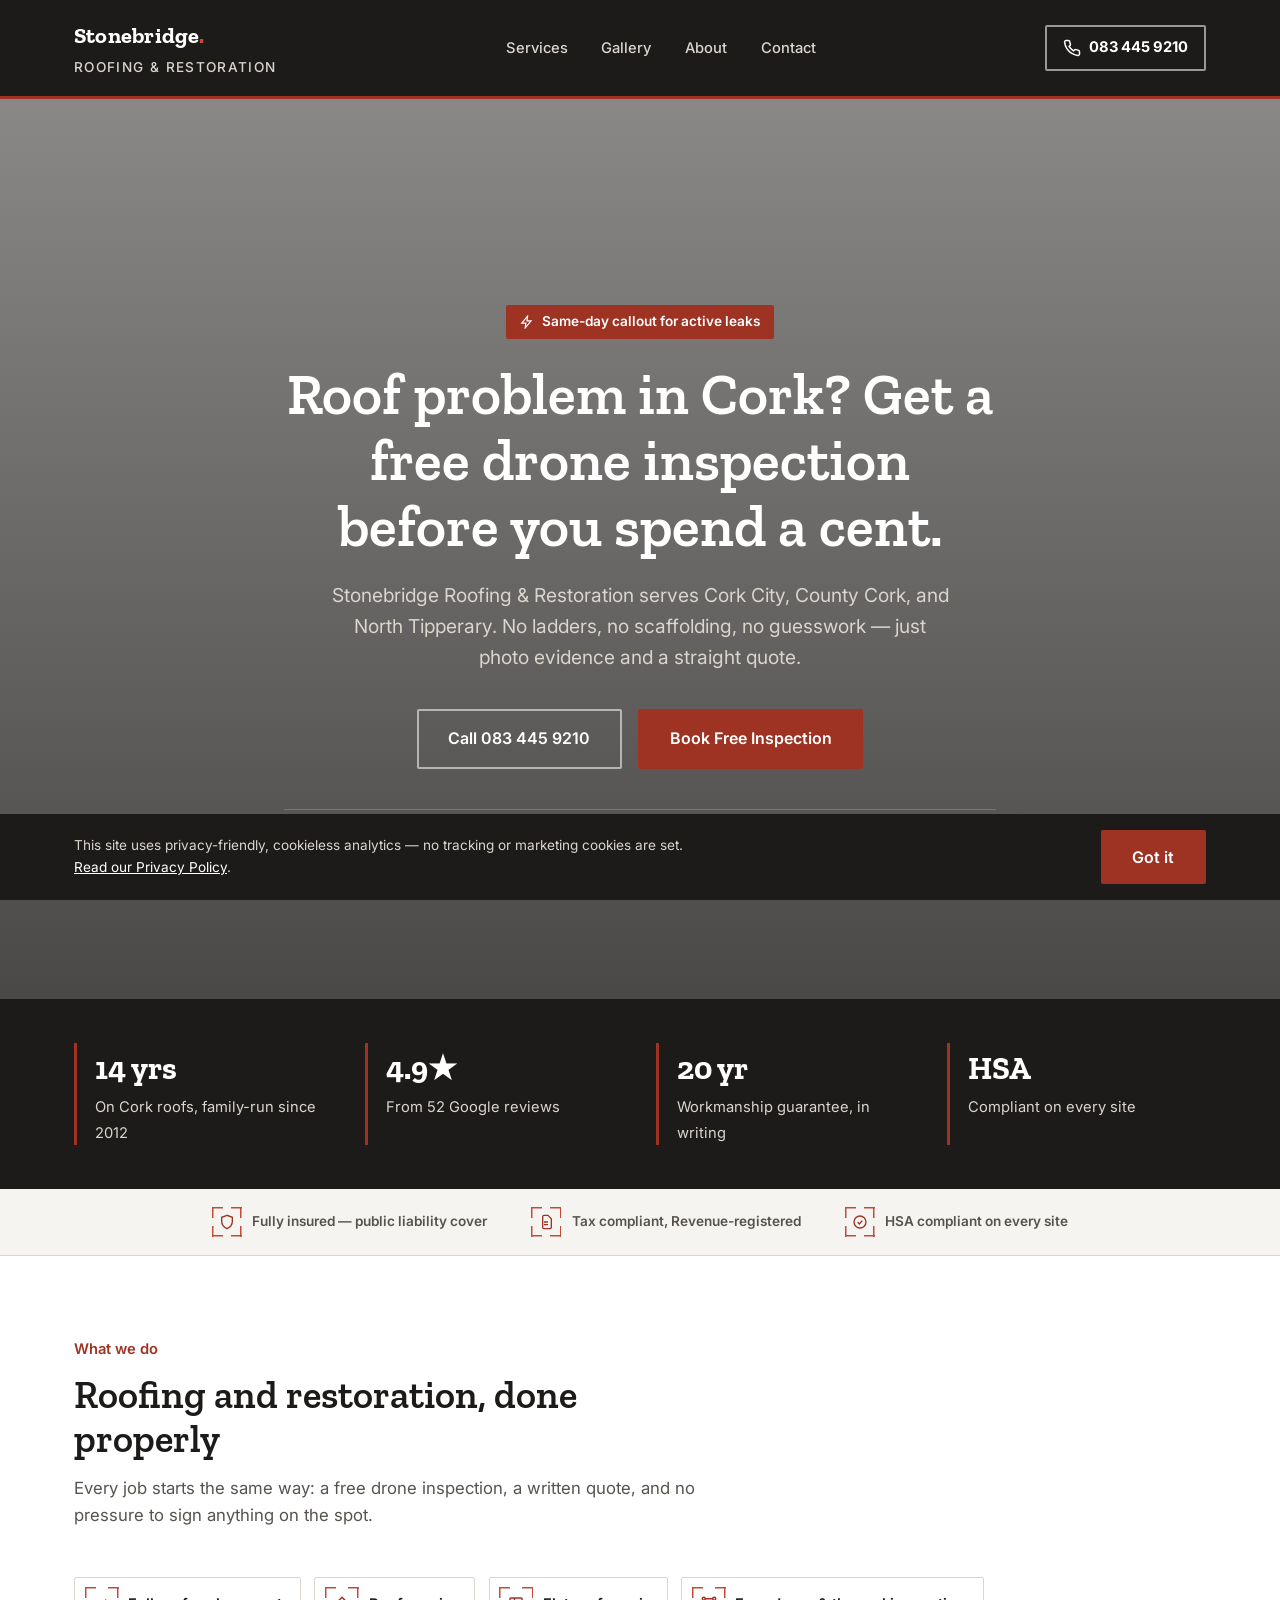
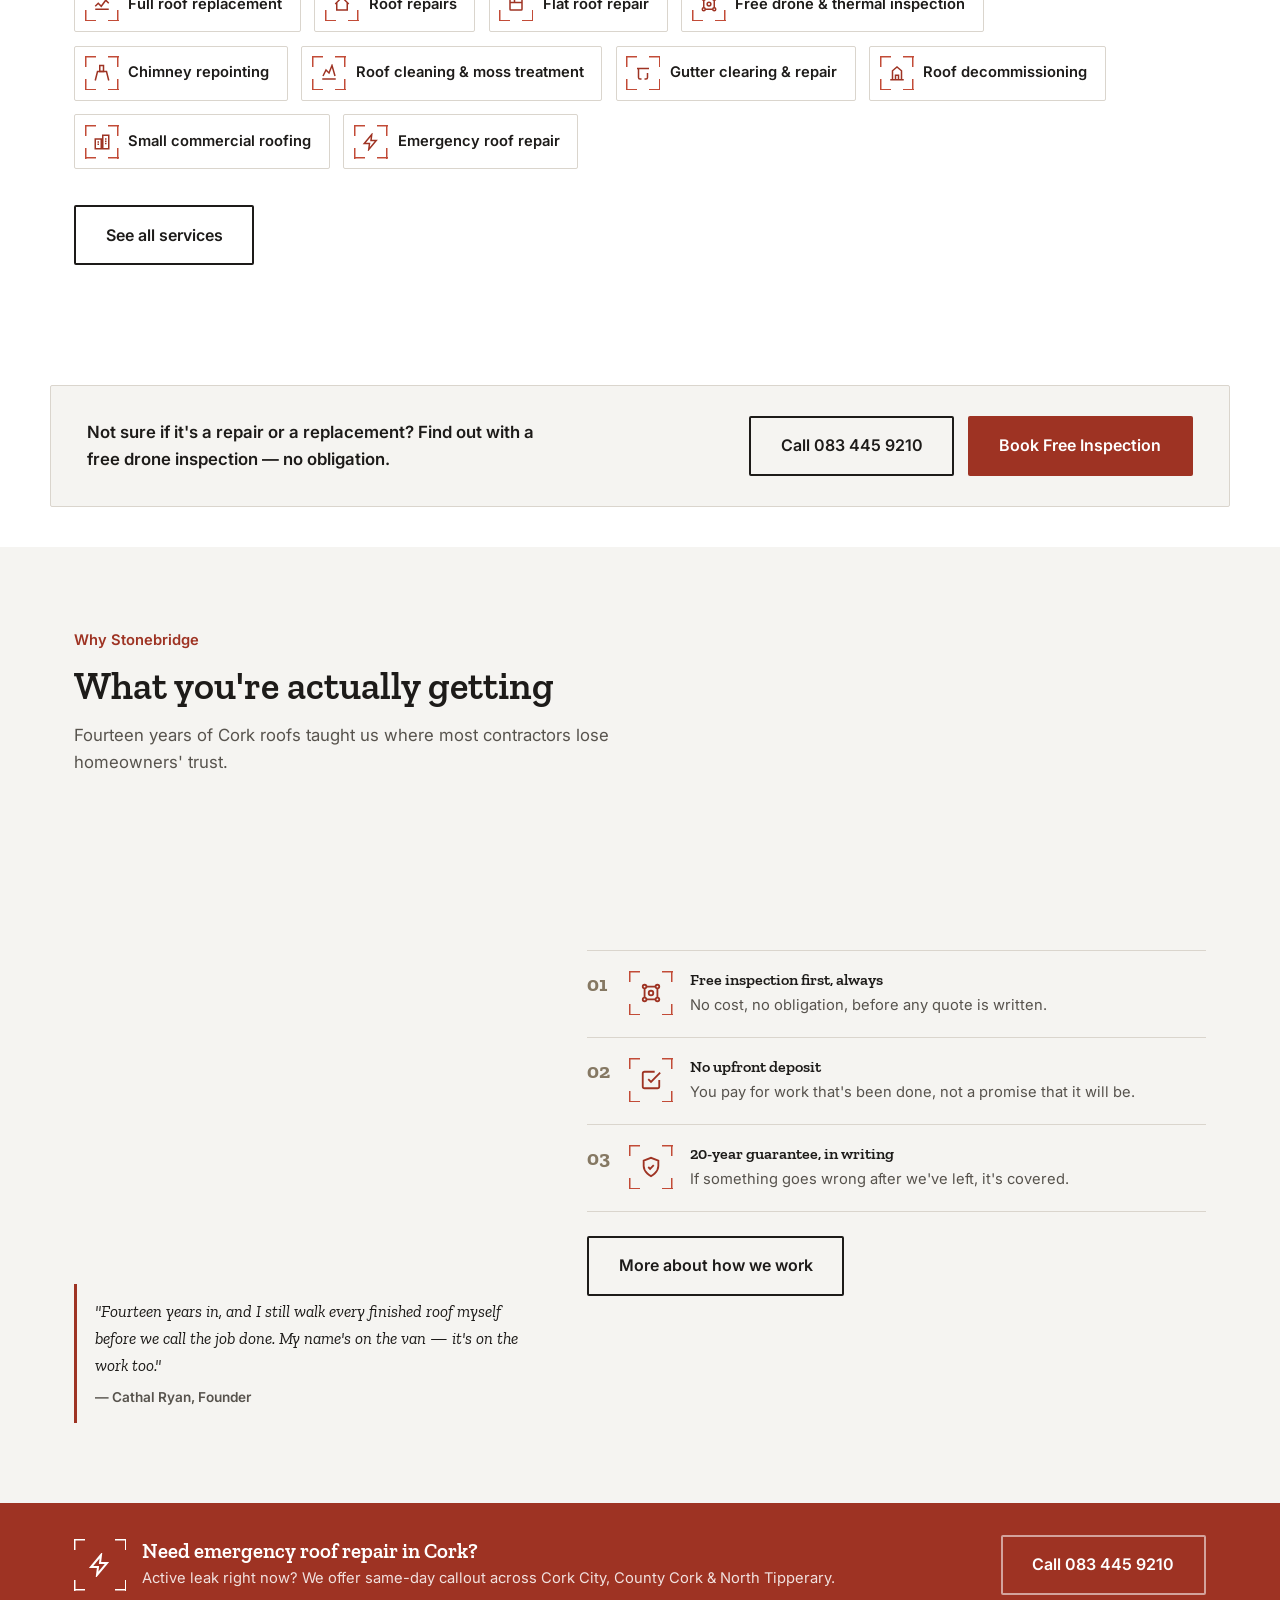
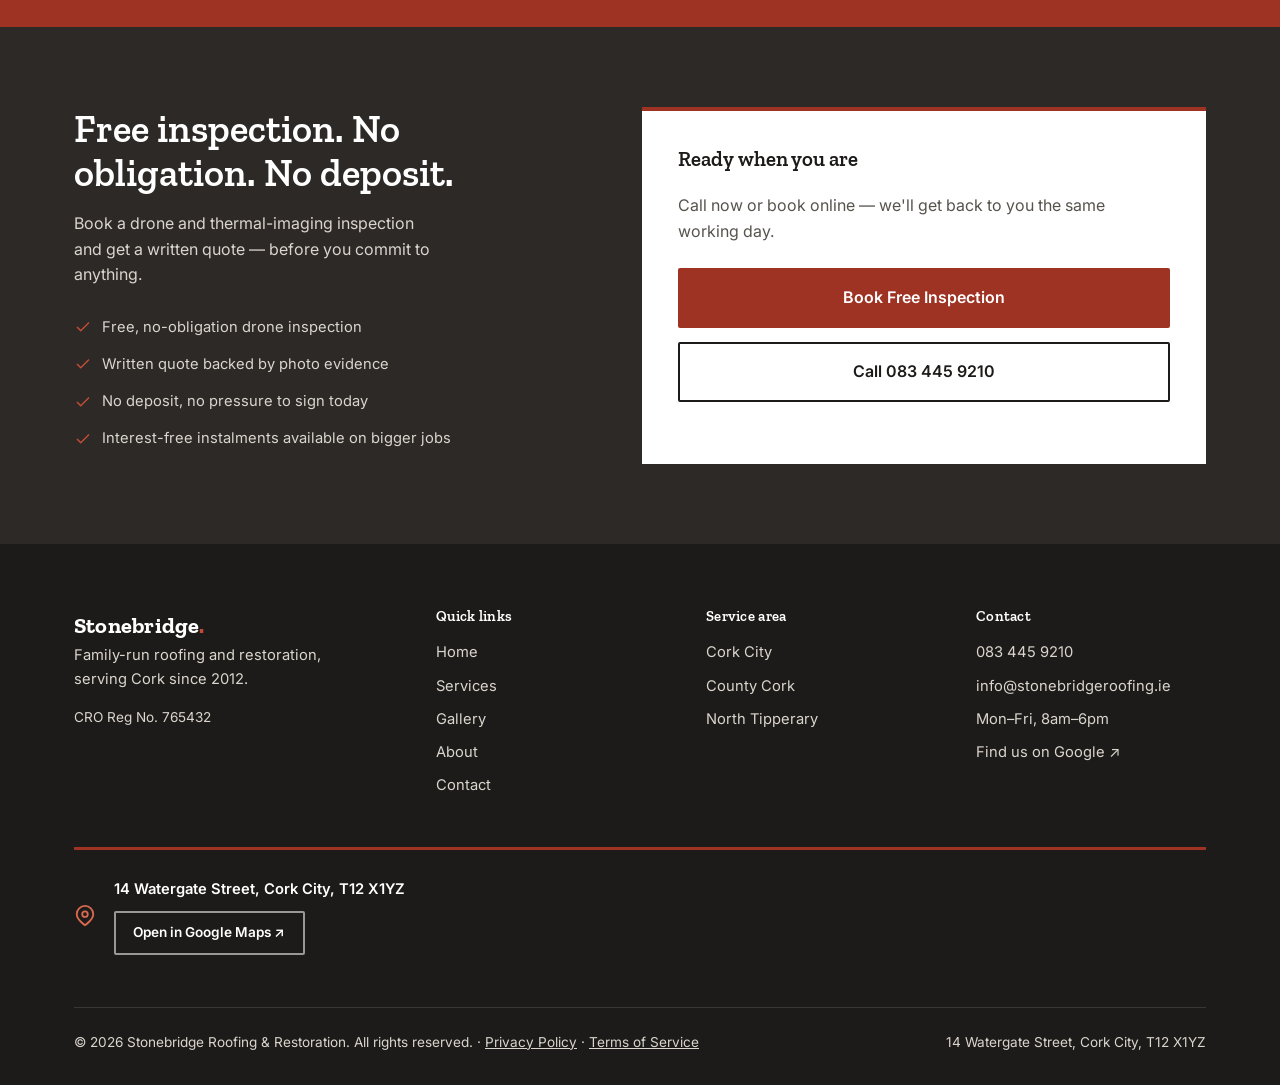
==== index.html @ 7dbbd11c "Add files via upload" ====
<!DOCTYPE html>
<html lang="en">
<head>
<meta charset="UTF-8">
<meta name="viewport" content="width=device-width, initial-scale=1.0">
<title>Stonebridge Roofing & Restoration | Roofing Contractor Cork</title>
<meta name="description" content="Family-run roofing contractor serving Cork City, County Cork & North Tipperary. Free drone inspection, no upfront deposit, 20-year guarantee. Call today.">
<link rel="canonical" href="https://stonebridgeroofing.ie/">
<link rel="icon" type="image/svg+xml" href="data:image/svg+xml,%3Csvg xmlns='http://www.w3.org/2000/svg' viewBox='0 0 24 24'%3E%3Cpath fill='%239E3323' d='M12 2 2 10h3v10h4v-6h6v6h4V10h3z'/%3E%3C/svg%3E">
<meta property="og:type" content="website">
<meta property="og:site_name" content="Stonebridge Roofing &amp; Restoration">
<meta property="og:title" content="Stonebridge Roofing & Restoration | Roofing Contractor Cork">
<meta property="og:description" content="Family-run roofing contractor serving Cork City, County Cork & North Tipperary. Free drone inspection, no upfront deposit, 20-year guarantee. Call today.">
<meta property="og:url" content="https://stonebridgeroofing.ie/">
<meta property="og:image" content="https://images.unsplash.com/photo-1742248901081-7790b84a4f25?w=1200&h=630&fit=crop&q=80&auto=format">
<meta property="og:image:width" content="1200">
<meta property="og:image:height" content="630">
<meta name="twitter:card" content="summary_large_image">
<meta name="twitter:title" content="Stonebridge Roofing & Restoration | Roofing Contractor Cork">
<meta name="twitter:description" content="Family-run roofing contractor serving Cork City, County Cork & North Tipperary. Free drone inspection, no upfront deposit, 20-year guarantee. Call today.">
<meta name="twitter:image" content="https://images.unsplash.com/photo-1742248901081-7790b84a4f25?w=1200&h=630&fit=crop&q=80&auto=format">
<!-- Cloudflare Web Analytics -->
<script defer src='https://static.cloudflareinsights.com/beacon.min.js' data-cf-beacon='{"token": "a3f9c1e7b2d84f6a9c0e5b71d3f8a2c4"}'></script>
<!-- Cosmetic token only — not a real Cloudflare Analytics account. Swap in the real one if this is ever actually deployed. -->
<script type="application/ld+json">
{
  "@context": "https://schema.org",
  "@type": "RoofingContractor",
  "name": "Stonebridge Roofing & Restoration",
  "telephone": "+353834459210",
  "email": "info@stonebridgeroofing.ie",
  "address": {
    "@type": "PostalAddress",
    "streetAddress": "14 Watergate Street",
    "addressLocality": "Cork City",
    "postalCode": "T12 X1YZ",
    "addressCountry": "IE"
  },
  "geo": {
    "@type": "GeoCoordinates",
    "latitude": 51.8985,
    "longitude": -8.4756
  },
  "image": "https://images.unsplash.com/photo-1705579612181-faf45962cfcb?w=1200&h=800&fit=crop&q=80&auto=format",
  "sameAs": ["https://www.google.com/maps/search/?api=1&query=Stonebridge+Roofing+%26+Restoration+Cork"],
  "areaServed": ["Cork City", "County Cork", "North Tipperary"],
  "hasOfferCatalog": {
    "@type": "OfferCatalog",
    "name": "Roofing Services",
    "itemListElement": [
      {"@type": "Offer", "itemOffered": {"@type": "Service", "name": "Full roof replacement"}},
      {"@type": "Offer", "itemOffered": {"@type": "Service", "name": "Roof repairs"}},
      {"@type": "Offer", "itemOffered": {"@type": "Service", "name": "Flat roof repair"}},
      {"@type": "Offer", "itemOffered": {"@type": "Service", "name": "Free drone & thermal inspection"}},
      {"@type": "Offer", "itemOffered": {"@type": "Service", "name": "Chimney repointing & flashing"}},
      {"@type": "Offer", "itemOffered": {"@type": "Service", "name": "Roof cleaning & moss treatment"}},
      {"@type": "Offer", "itemOffered": {"@type": "Service", "name": "Gutter clearing & repair"}},
      {"@type": "Offer", "itemOffered": {"@type": "Service", "name": "Roof decommissioning"}},
      {"@type": "Offer", "itemOffered": {"@type": "Service", "name": "Small commercial roofing"}},
      {"@type": "Offer", "itemOffered": {"@type": "Service", "name": "Emergency roof repair"}}
    ]
  },
  "aggregateRating": {
    "@type": "AggregateRating",
    "ratingValue": "4.9",
    "reviewCount": "52"
  },
  "review": [
    {
      "@type": "Review",
      "author": {"@type": "Person", "name": "Niamh K."},
      "reviewRating": {"@type": "Rating", "ratingValue": "5"},
      "reviewBody": "Had a leak mid-storm and they were out within the day. No mess, no drama, and the drone photos showed us exactly what was wrong."
    },
    {
      "@type": "Review",
      "author": {"@type": "Person", "name": "Tomás Ó Riain"},
      "reviewRating": {"@type": "Rating", "ratingValue": "5"},
      "reviewBody": "Quoted us before touching a single tile, no deposit until the job was actually done."
    },
    {
      "@type": "Review",
      "author": {"@type": "Person", "name": "The Deasy family"},
      "reviewRating": {"@type": "Rating", "ratingValue": "5"},
      "reviewBody": "Twenty-year guarantee in writing sold us. Eighteen months on, still exactly as promised."
    }
  ],
  "openingHoursSpecification": {
    "@type": "OpeningHoursSpecification",
    "dayOfWeek": ["Monday","Tuesday","Wednesday","Thursday","Friday"],
    "opens": "08:00",
    "closes": "18:00"
  },
  "url": "https://stonebridgeroofing.ie"
}
</script>
<!-- Street address is placeholder data, invented for schema testing — replace before launch -->
<link rel="preconnect" href="https://fonts.googleapis.com">
<link rel="preconnect" href="https://fonts.gstatic.com" crossorigin>
<link href="https://fonts.googleapis.com/css2?family=Zilla+Slab:wght@500;600;700&family=Inter:wght@400;500;600;700&display=swap" rel="stylesheet">
<link rel="stylesheet" href="styles.css">
</head>
<body>
<a href="#main-content" class="skip-link">Skip to main content</a>

<header class="site-header">
  <div class="container">
    <a href="index.html" class="logo">Stonebridge<em>.</em><small>ROOFING &amp; RESTORATION</small></a>
    <nav class="main-nav" id="mainNav">
      <ul>
        <li><a href="services.html">Services</a></li>
        <li><a href="gallery.html">Gallery</a></li>
        <li><a href="about.html">About</a></li>
        <li><a href="contact.html">Contact</a></li>
      </ul>
    </nav>
    <div class="header-right">
      <a href="tel:+353834459210" class="header-phone">
        <svg width="18" height="18" viewBox="0 0 24 24" fill="none" stroke="currentColor" stroke-width="2"><path d="M22 16.92v3a2 2 0 0 1-2.18 2 19.79 19.79 0 0 1-8.63-3.07 19.5 19.5 0 0 1-6-6 19.79 19.79 0 0 1-3.07-8.67A2 2 0 0 1 4.11 2h3a2 2 0 0 1 2 1.72c.127.96.361 1.903.7 2.81a2 2 0 0 1-.45 2.11L8.09 9.91a16 16 0 0 0 6 6l1.27-1.27a2 2 0 0 1 2.11-.45c.907.339 1.85.573 2.81.7A2 2 0 0 1 22 16.92z"/></svg>
        083 445 9210
      </a>
      <button class="nav-toggle" id="navToggle" aria-label="Toggle menu" aria-expanded="false" aria-controls="mainNav">
        <svg viewBox="0 0 24 24" fill="none" stroke="currentColor" stroke-width="2"><line x1="3" y1="6" x2="21" y2="6"/><line x1="3" y1="12" x2="21" y2="12"/><line x1="3" y1="18" x2="21" y2="18"/></svg>
      </button>
    </div>
  </div>
</header>

<main id="main-content">
<section class="hero" id="hero">
  <img class="hero-bg" src="https://images.unsplash.com/photo-1742248901081-7790b84a4f25?w=1920&h=1200&fit=crop&q=80&auto=format" srcset="https://images.unsplash.com/photo-1742248901081-7790b84a4f25?w=800&h=500&fit=crop&q=80&auto=format 800w, https://images.unsplash.com/photo-1742248901081-7790b84a4f25?w=1200&h=750&fit=crop&q=80&auto=format 1200w, https://images.unsplash.com/photo-1742248901081-7790b84a4f25?w=1920&h=1200&fit=crop&q=80&auto=format 1920w" sizes="100vw" alt="" width="1920" height="1200" fetchpriority="high">
  <div class="container hero-inner">
    <span class="hero-tag">
      <svg width="14" height="14" viewBox="0 0 24 24" fill="none" stroke="currentColor" stroke-width="2"><path d="M13 2 3 14h7l-1 8 10-12h-7l1-8z"/></svg>
      Same-day callout for active leaks
    </span>
    <h1>Roof problem in Cork? Get a free drone inspection before you spend a cent.</h1>
    <p class="lead">Stonebridge Roofing &amp; Restoration serves Cork City, County Cork, and North Tipperary. No ladders, no scaffolding, no guesswork — just photo evidence and a straight quote.</p>
    <div class="hero-cta">
      <a href="tel:+353834459210" class="btn btn-outline-light">Call 083 445 9210</a>
      <a href="contact.html" class="btn btn-primary">Book Free Inspection</a>
    </div>
    <ul class="hero-trust">
      <li><svg width="16" height="16" viewBox="0 0 24 24" fill="none" stroke="currentColor" stroke-width="2"><path d="M12 2 2 7l10 5 10-5-10-5z"/><path d="M2 17l10 5 10-5"/><path d="M2 12l10 5 10-5"/></svg>Family-run since 2012</li>
      <li><svg width="16" height="16" viewBox="0 0 24 24" fill="none" stroke="currentColor" stroke-width="2"><path d="M12 17.27 18.18 21l-1.64-7.03L22 9.24l-7.19-.61L12 2 9.19 8.63 2 9.24l5.46 4.73L5.82 21z"/></svg>4.9 from 52 Google reviews</li>
      <li><svg width="16" height="16" viewBox="0 0 24 24" fill="none" stroke="currentColor" stroke-width="2"><path d="M12 22s8-4 8-11V5l-8-3-8 3v6c0 7 8 11 8 11z"/></svg>20-year guarantee, in writing</li>
    </ul>
  </div>
</section>

<section class="stats">
  <div class="container stats-grid">
    <div class="stat-item"><span class="num">14 yrs</span><span class="label">On Cork roofs, family-run since 2012</span></div>
    <div class="stat-item"><span class="num">4.9★</span><span class="label">From 52 Google reviews</span></div>
    <div class="stat-item"><span class="num">20 yr</span><span class="label">Workmanship guarantee, in writing</span></div>
    <div class="stat-item"><span class="num">HSA</span><span class="label">Compliant on every site</span></div>
  </div>
</section>

<div class="credentials-strip">
  <div class="container credentials-row">
    <span class="credential"><span class="icon-badge sm"><svg viewBox="0 0 24 24" fill="none" stroke="currentColor" stroke-width="2"><path d="M12 2 4 5v6c0 5 3.5 9 8 11 4.5-2 8-6 8-11V5l-8-3z"/></svg></span>Fully insured — public liability cover</span>
    <span class="credential"><span class="icon-badge sm"><svg viewBox="0 0 24 24" fill="none" stroke="currentColor" stroke-width="2"><path d="M9 2h6l5 5v13a2 2 0 0 1-2 2H9a2 2 0 0 1-2-2V4a2 2 0 0 1 2-2z"/><path d="M9 12h6M9 16h6"/></svg></span>Tax compliant, Revenue-registered</span>
    <span class="credential"><span class="icon-badge sm"><svg viewBox="0 0 24 24" fill="none" stroke="currentColor" stroke-width="2"><circle cx="12" cy="12" r="9"/><path d="m8.5 12.5 2.5 2.5 4.5-5"/></svg></span>HSA compliant on every site</span>
  </div>
</div>

<section id="services-teaser">
  <div class="container">
    <div class="section-head">
      <span class="eyebrow">What we do</span>
      <h2>Roofing and restoration, done properly</h2>
      <p>Every job starts the same way: a free drone inspection, a written quote, and no pressure to sign anything on the spot.</p>
    </div>
    <div class="service-tags">
      <a href="services.html" class="service-tag"><span class="icon-badge sm"><svg viewBox="0 0 24 24" fill="none" stroke="currentColor" stroke-width="2"><path d="M3 15l4-4 4 4 6-8 4 4M3 19h18"/></svg></span>Full roof replacement</a>
      <a href="services.html" class="service-tag"><span class="icon-badge sm"><svg viewBox="0 0 24 24" fill="none" stroke="currentColor" stroke-width="2"><path d="M3 12l9-9 9 9M5 10v10h14V10"/></svg></span>Roof repairs</a>
      <a href="services.html" class="service-tag"><span class="icon-badge sm"><svg viewBox="0 0 24 24" fill="none" stroke="currentColor" stroke-width="2"><rect x="4" y="4" width="16" height="16" rx="1"/><path d="M4 10h16M10 4v6"/></svg></span>Flat roof repair</a>
      <a href="services.html" class="service-tag"><span class="icon-badge sm"><svg viewBox="0 0 24 24" fill="none" stroke="currentColor" stroke-width="2"><circle cx="5" cy="5" r="2"/><circle cx="19" cy="5" r="2"/><circle cx="5" cy="19" r="2"/><circle cx="19" cy="19" r="2"/><path d="M7 5h10M5 7v10M19 7v10M7 19h10"/><circle cx="12" cy="12" r="2.5"/></svg></span>Free drone &amp; thermal inspection</a>
      <a href="services.html" class="service-tag"><span class="icon-badge sm"><svg viewBox="0 0 24 24" fill="none" stroke="currentColor" stroke-width="2"><rect x="9" y="2" width="5" height="8"/><path d="M3 22l3-12h12l3 12"/></svg></span>Chimney repointing</a>
      <a href="services.html" class="service-tag"><span class="icon-badge sm"><svg viewBox="0 0 24 24" fill="none" stroke="currentColor" stroke-width="2"><path d="M4 16l4-8 4 4 4-10 4 14"/><path d="M3 20h18"/></svg></span>Roof cleaning &amp; moss treatment</a>
      <a href="services.html" class="service-tag"><span class="icon-badge sm"><svg viewBox="0 0 24 24" fill="none" stroke="currentColor" stroke-width="2"><path d="M4 6h16M6 6v12a2 2 0 0 0 2 2h2M14 20h2a2 2 0 0 0 2-2v-6"/></svg></span>Gutter clearing &amp; repair</a>
      <a href="services.html" class="service-tag"><span class="icon-badge sm"><svg viewBox="0 0 24 24" fill="none" stroke="currentColor" stroke-width="2"><path d="M3 21h18M6 21V9l6-5 6 5v12"/><path d="M10 21v-6h4v6"/></svg></span>Roof decommissioning</a>
      <a href="services.html" class="service-tag"><span class="icon-badge sm"><svg viewBox="0 0 24 24" fill="none" stroke="currentColor" stroke-width="2"><rect x="3" y="8" width="8" height="13"/><rect x="13" y="3" width="8" height="18"/><path d="M6 12h2M6 15h2M16 8h2M16 11h2M16 14h2"/></svg></span>Small commercial roofing</a>
      <a href="services.html" class="service-tag"><span class="icon-badge sm"><svg viewBox="0 0 24 24" fill="none" stroke="currentColor" stroke-width="2"><path d="M13 2 3 14h7l-1 8 10-12h-7l1-8z"/></svg></span>Emergency roof repair</a>
    </div>
    <a href="services.html" class="btn btn-outline">See all services</a>
  </div>
</section>

<div class="cta-strip">
  <div class="container cta-strip-inner">
    <p>Not sure if it's a repair or a replacement? Find out with a free drone inspection — no obligation.</p>
    <div class="cta-strip-actions">
      <a href="tel:+353834459210" class="btn btn-outline">Call 083 445 9210</a>
      <a href="contact.html" class="btn btn-primary">Book Free Inspection</a>
    </div>
  </div>
</div>

<section id="why-us-teaser" class="section-alt">
  <div class="container">
    <div class="section-head">
      <span class="eyebrow">Why Stonebridge</span>
      <h2>What you're actually getting</h2>
      <p>Fourteen years of Cork roofs taught us where most contractors lose homeowners' trust.</p>
    </div>
    <div class="trust-grid">
      <div class="trust-media">
        <img src="https://images.unsplash.com/photo-1705579612181-faf45962cfcb?w=700&h=820&fit=crop&q=80&auto=format" srcset="https://images.unsplash.com/photo-1705579612181-faf45962cfcb?w=400&h=469&fit=crop&q=80&auto=format 400w, https://images.unsplash.com/photo-1705579612181-faf45962cfcb?w=700&h=820&fit=crop&q=80&auto=format 700w, https://images.unsplash.com/photo-1705579612181-faf45962cfcb?w=1000&h=1171&fit=crop&q=80&auto=format 1000w" sizes="(max-width: 840px) 100vw, 460px" alt="Cathal Ryan, founder of Stonebridge Roofing & Restoration" width="700" height="820" loading="lazy">
        <p class="trust-quote">"Fourteen years in, and I still walk every finished roof myself before we call the job done. My name's on the van — it's on the work too."<span>— Cathal Ryan, Founder</span></p>
      </div>
      <div>
        <div class="trust-list">
          <div class="trust-item">
            <div class="icon-badge"><svg viewBox="0 0 24 24" fill="none" stroke="currentColor" stroke-width="2"><circle cx="5" cy="5" r="2"/><circle cx="19" cy="5" r="2"/><circle cx="5" cy="19" r="2"/><circle cx="19" cy="19" r="2"/><path d="M7 5h10M5 7v10M19 7v10M7 19h10"/><circle cx="12" cy="12" r="2.5"/></svg></div>
            <div><h4>Free inspection first, always</h4><p>No cost, no obligation, before any quote is written.</p></div>
          </div>
          <div class="trust-item">
            <div class="icon-badge"><svg viewBox="0 0 24 24" fill="none" stroke="currentColor" stroke-width="2"><path d="M9 11l3 3L22 4"/><path d="M21 12v7a2 2 0 0 1-2 2H5a2 2 0 0 1-2-2V5a2 2 0 0 1 2-2h11"/></svg></div>
            <div><h4>No upfront deposit</h4><p>You pay for work that's been done, not a promise that it will be.</p></div>
          </div>
          <div class="trust-item">
            <div class="icon-badge"><svg viewBox="0 0 24 24" fill="none" stroke="currentColor" stroke-width="2"><path d="M12 22s8-4 8-11V5l-8-3-8 3v6c0 7 8 11 8 11z"/><path d="M9 12l2 2 4-4"/></svg></div>
            <div><h4>20-year guarantee, in writing</h4><p>If something goes wrong after we've left, it's covered.</p></div>
          </div>
        </div>
        <a href="about.html" class="btn btn-outline" style="margin-top:1.5rem;">More about how we work</a>
      </div>
    </div>
  </div>
</section>

<div class="emergency-band">
  <div class="container emergency-inner">
    <div class="emergency-copy">
      <div class="icon-badge"><svg viewBox="0 0 24 24" fill="none" stroke="currentColor" stroke-width="2"><path d="M13 2 3 14h7l-1 8 10-12h-7l1-8z"/></svg></div>
      <div>
        <h3>Need emergency roof repair in Cork?</h3>
        <p>Active leak right now? We offer same-day callout across Cork City, County Cork &amp; North Tipperary.</p>
      </div>
    </div>
    <a href="tel:+353834459210" class="btn btn-outline-light">Call 083 445 9210</a>
  </div>
</div>

<section class="cta-section">
  <div class="container cta-grid">
    <div class="cta-copy">
      <h2>Free inspection. No obligation. No deposit.</h2>
      <p>Book a drone and thermal-imaging inspection and get a written quote — before you commit to anything.</p>
      <ul class="cta-checklist">
        <li><svg width="18" height="18" viewBox="0 0 24 24" fill="none" stroke="currentColor" stroke-width="2"><path d="M20 6 9 17l-5-5"/></svg>Free, no-obligation drone inspection</li>
        <li><svg width="18" height="18" viewBox="0 0 24 24" fill="none" stroke="currentColor" stroke-width="2"><path d="M20 6 9 17l-5-5"/></svg>Written quote backed by photo evidence</li>
        <li><svg width="18" height="18" viewBox="0 0 24 24" fill="none" stroke="currentColor" stroke-width="2"><path d="M20 6 9 17l-5-5"/></svg>No deposit, no pressure to sign today</li>
        <li><svg width="18" height="18" viewBox="0 0 24 24" fill="none" stroke="currentColor" stroke-width="2"><path d="M20 6 9 17l-5-5"/></svg>Interest-free instalments available on bigger jobs</li>
      </ul>
    </div>
    <div class="lead-form">
      <h3>Ready when you are</h3>
      <p style="color:var(--slate);margin-bottom:1.5rem;">Call now or book online — we'll get back to you the same working day.</p>
      <a href="contact.html" class="btn btn-primary btn-block">Book Free Inspection</a>
      <a href="tel:+353834459210" class="btn btn-outline btn-block" style="margin-top:.85rem;">Call 083 445 9210</a>
    </div>
  </div>
</section>
</main>

<footer class="site-footer">
  <div class="container">
    <div class="footer-grid">
      <div class="footer-brand">
        <a href="index.html" class="logo">Stonebridge<em>.</em></a>
        <p>Family-run roofing and restoration, serving Cork since 2012.</p>
        <p style="font-size:var(--text-xs);">CRO Reg No. 765432</p>
      </div>
      <div>
        <h4>Quick links</h4>
        <ul>
          <li><a href="index.html">Home</a></li>
          <li><a href="services.html">Services</a></li>
          <li><a href="gallery.html">Gallery</a></li>
          <li><a href="about.html">About</a></li>
          <li><a href="contact.html">Contact</a></li>
        </ul>
      </div>
      <div>
        <h4>Service area</h4>
        <ul>
          <li>Cork City</li>
          <li>County Cork</li>
          <li>North Tipperary</li>
        </ul>
      </div>
      <div>
        <h4>Contact</h4>
        <ul>
          <li><a href="tel:+353834459210">083 445 9210</a></li>
          <li><a href="mailto:info@stonebridgeroofing.ie">info@stonebridgeroofing.ie</a></li>
          <li>Mon&ndash;Fri, 8am&ndash;6pm</li>
          <li><a href="https://www.google.com/maps/search/?api=1&query=Stonebridge+Roofing+%26+Restoration+Cork" target="_blank" rel="noopener">Find us on Google &#8599;</a></li>
        </ul>
      </div>
    </div>

    <div class="footer-map-card">
      <svg width="22" height="22" viewBox="0 0 24 24" fill="none" stroke="currentColor" stroke-width="2"><path d="M21 10c0 6-9 12-9 12s-9-6-9-12a9 9 0 0 1 18 0z"/><circle cx="12" cy="10" r="3"/></svg>
      <div>
        <address>14 Watergate Street, Cork City, T12 X1YZ</address>
        <a href="https://www.google.com/maps/search/?api=1&query=Stonebridge+Roofing+%26+Restoration+Cork" target="_blank" rel="noopener" class="btn btn-outline-light">Open in Google Maps &#8599;</a>
      </div>
    </div>

    <div class="footer-bottom">
      <span>&copy; 2026 Stonebridge Roofing &amp; Restoration. All rights reserved. &middot; <a href="privacy.html">Privacy Policy</a> &middot; <a href="terms.html">Terms of Service</a></span>
      <span>14 Watergate Street, Cork City, T12 X1YZ</span>
    </div>
  </div>
</footer>

<div class="mobile-call-bar">
  <a href="tel:+353834459210"><svg viewBox="0 0 24 24" fill="none" stroke="currentColor" stroke-width="2"><path d="M22 16.92v3a2 2 0 0 1-2.18 2 19.79 19.79 0 0 1-8.63-3.07 19.5 19.5 0 0 1-6-6 19.79 19.79 0 0 1-3.07-8.67A2 2 0 0 1 4.11 2h3a2 2 0 0 1 2 1.72c.127.96.361 1.903.7 2.81a2 2 0 0 1-.45 2.11L8.09 9.91a16 16 0 0 0 6 6l1.27-1.27a2 2 0 0 1 2.11-.45c.907.339 1.85.573 2.81.7A2 2 0 0 1 22 16.92z"/></svg>Call Now</a>
  <a href="contact.html"><svg viewBox="0 0 24 24" fill="none" stroke="currentColor" stroke-width="2"><path d="M5 12h14M12 5l7 7-7 7"/></svg>Book Free Inspection</a>
</div>

<div class="cookie-notice" id="cookieNotice">
  <div class="container cookie-notice-inner">
    <p>This site uses privacy-friendly, cookieless analytics — no tracking or marketing cookies are set. <a href="privacy.html">Read our Privacy Policy</a>.</p>
    <button id="cookieDismiss" class="btn btn-primary">Got it</button>
  </div>
</div>

<script src="script.js" defer></script>

</body>
</html>
---- styles.css ----
:root{
  --brick:#9E3323;
  --brick-dark:#7C2A1D;
  --brick-light:#C24B37;
  --ink:#1D1B19;
  --ink-soft:#2C2926;
  --slate:#57534D;
  --stone:#DAD5CD;
  --paper:#FFFFFF;
  --paper-deep:#F5F4F1;
  --blush:#EFDAD2;
  --white:#FFFFFF;
  --ghost:#857863;
  --brick-ondark:#D9694F;
  --radius:2px;

  /* Type scale — captions/body run .7rem to 1.2rem in fixed steps; h2/h1
     and the decorative counters sit above it as display sizes. */
  --text-2xs:.7rem;    /* micro tags/overlays (photo tags) */
  --text-xs:.85rem;    /* captions, meta, labels, small print */
  --text-sm:.92rem;    /* secondary body copy, nav, footer */
  --text-base:1rem;    /* default body copy, small headings */
  --text-md:1.05rem;   /* lead-ins and pull-quotes under a heading */
  --text-lg:1.1rem;    /* compact h3s (repeated grid items) */
  --text-xl:1.2rem;    /* hero intro paragraph */
  --text-2xl:1.3rem;   /* h3s inside a highlighted panel/callout */
  --text-3xl:1.4rem;   /* primary h3s (feature rows), logo */
  --text-display:2rem; /* large decorative numerals/stats */
  --text-h2:clamp(1.75rem,3vw,2.4rem);
  --text-h1:clamp(2.3rem,5vw,3.6rem);
}
.skip-link{position:absolute;left:-999px;top:auto;background:var(--brick);color:var(--white);padding:.9rem 1.4rem;z-index:200;font-weight:600;border-radius:0 0 var(--radius) 0;}
.skip-link:focus{left:0;top:0;}
*{box-sizing:border-box;margin:0;padding:0;}
html{scroll-behavior:smooth;}
body{font-family:'Inter',sans-serif;color:var(--ink);background:var(--paper);line-height:1.6;-webkit-font-smoothing:antialiased;}
h1,h2,h3,h4{font-family:'Zilla Slab',serif;line-height:1.15;font-weight:600;color:var(--ink);}
a{color:inherit;text-decoration:none;}
img{max-width:100%;display:block;}
button{font-family:inherit;cursor:pointer;background:none;border:none;color:inherit;}
ul{list-style:none;}
.container{max-width:1180px;margin:0 auto;padding:0 1.5rem;}
section{padding:5rem 0;}
.section-alt{background:var(--paper-deep);}
.eyebrow{display:inline-block;color:var(--brick);font-weight:600;font-size:var(--text-sm);margin-bottom:.75rem;}
.section-head{max-width:640px;margin-bottom:3rem;}
.section-head h2{font-size:var(--text-h2);margin-bottom:.85rem;}
.section-head p{color:var(--slate);font-size:var(--text-md);}
:focus-visible{outline:3px solid var(--brick-light);outline-offset:2px;}
@media (prefers-reduced-motion: reduce){*{animation:none !important;transition:none !important;scroll-behavior:auto !important;}}

/* Buttons */
.btn{display:inline-flex;align-items:center;gap:.6rem;padding:.95rem 1.85rem;font-weight:600;font-size:var(--text-base);border:2px solid transparent;border-radius:var(--radius);transition:background-color .15s ease,color .15s ease,border-color .15s ease;}
.btn-primary{background:var(--brick);color:var(--white);}
.btn-primary:hover{background:var(--brick-dark);}
.btn-outline{border-color:var(--ink);color:var(--ink);}
.btn-outline:hover{background:var(--ink);color:var(--white);}
.btn-outline-light{border-color:rgba(255,255,255,.55);color:var(--white);}
.btn-outline-light:hover{background:var(--white);color:var(--ink);}
.btn-block{width:100%;justify-content:center;}

/* Header */
.site-header{position:sticky;top:0;z-index:50;background:var(--ink);color:var(--white);border-bottom:3px solid var(--brick);}
.site-header .container{display:flex;align-items:center;justify-content:space-between;padding-block:1.1rem;position:relative;}
.logo{font-family:'Zilla Slab',serif;font-weight:700;font-size:var(--text-3xl);color:var(--white);letter-spacing:.01em;}
.logo em{font-style:normal;color:var(--brick-light);}
.logo small{display:block;font-family:'Inter',sans-serif;font-weight:500;font-size:var(--text-xs);letter-spacing:.1em;color:var(--stone);margin-top:.2rem;}
.main-nav ul{display:flex;gap:2.1rem;}
.main-nav a{font-weight:500;font-size:var(--text-sm);color:var(--stone);}
.main-nav a:hover{color:var(--white);}
.main-nav li.active a{color:var(--white);position:relative;}
.main-nav li.active a::after{content:"";position:absolute;left:0;right:0;bottom:-.4rem;height:2px;background:var(--brick-ondark);}
.header-right{display:flex;align-items:center;gap:1.5rem;}
.header-phone{font-weight:700;color:var(--white);font-size:var(--text-sm);display:flex;align-items:center;gap:.5rem;white-space:nowrap;padding:.55rem 1rem;border:2px solid rgba(255,255,255,.55);border-radius:var(--radius);transition:background-color .15s ease,color .15s ease,border-color .15s ease;}
.header-phone:hover{background:var(--white);color:var(--ink);}
.header-phone svg{flex-shrink:0;}
.nav-toggle{display:none;padding:.4rem;}
.nav-toggle svg{width:26px;height:26px;}
@media (max-width:900px){
  .main-nav{display:none;position:absolute;top:100%;left:0;right:0;background:var(--ink);flex-direction:column;padding:1.25rem 1.5rem;border-top:1px solid rgba(255,255,255,.1);}
  .main-nav.open{display:flex;}
  .main-nav ul{flex-direction:column;gap:1.1rem;}
  .nav-toggle{display:block;}
}


/* Hero — full-bleed, centered. Real <img> (not CSS background) so it's discovered early and preloaded as LCP */
.hero{position:relative;min-height:100vh;display:flex;align-items:center;color:var(--white);padding:8rem 0 4rem;overflow:hidden;}
.hero-bg{position:absolute;inset:0;width:100%;height:100%;object-fit:cover;z-index:0;}
.hero::before{content:"";position:absolute;inset:0;background:linear-gradient(180deg,rgba(29,27,25,.52) 0%,rgba(29,27,25,.8) 100%);z-index:1;}
.hero-inner{position:relative;z-index:2;max-width:760px;margin:0 auto;text-align:center;}
.hero-tag{display:inline-flex;align-items:center;gap:.5rem;background:var(--brick);color:var(--white);font-weight:600;font-size:var(--text-xs);padding:.4rem .9rem;border-radius:var(--radius);margin-bottom:1.4rem;}
.hero h1{font-size:var(--text-h1);margin-bottom:1.25rem;color:var(--white);}
.hero p.lead{font-size:var(--text-xl);color:var(--stone);max-width:52ch;margin:0 auto 2.25rem;}
.hero-cta{display:flex;gap:1rem;flex-wrap:wrap;justify-content:center;margin-bottom:2.5rem;}
.hero-trust{display:flex;flex-wrap:wrap;gap:1.75rem;font-size:var(--text-sm);color:var(--stone);border-top:1px solid rgba(255,255,255,.18);padding-top:1.5rem;justify-content:center;}
.hero-trust li{display:flex;align-items:center;gap:.5rem;}
.hero-trust svg{flex-shrink:0;color:var(--brick-light);}
@media (max-width:640px){.hero{padding:7rem 0 3rem;}}

/* Credibility stats */
.stats{background:var(--ink);color:var(--white);padding:2.75rem 0;}
.stats-grid{display:grid;grid-template-columns:repeat(4,1fr);gap:2rem;}
.stat-item{border-left:3px solid var(--brick);padding-left:1.1rem;}
.stat-item .num{font-family:'Zilla Slab',serif;font-size:var(--text-display);font-weight:700;display:block;color:var(--white);}
.stat-item .label{color:var(--stone);font-size:var(--text-sm);}
@media (max-width:880px){.stats-grid{grid-template-columns:repeat(2,1fr);row-gap:1.75rem;}}

/* Icon frame — viewfinder corner brackets instead of a solid chip, echoes "photo evidence" positioning */
.icon-badge{
  width:52px;height:52px;display:flex;align-items:center;justify-content:center;
  color:var(--brick);flex-shrink:0;position:relative;
  background-image:
    linear-gradient(var(--brick-light),var(--brick-light)),linear-gradient(var(--brick-light),var(--brick-light)),
    linear-gradient(var(--brick-light),var(--brick-light)),linear-gradient(var(--brick-light),var(--brick-light)),
    linear-gradient(var(--brick-light),var(--brick-light)),linear-gradient(var(--brick-light),var(--brick-light)),
    linear-gradient(var(--brick-light),var(--brick-light)),linear-gradient(var(--brick-light),var(--brick-light));
  background-repeat:no-repeat;
  background-size:11px 1.5px,1.5px 11px,11px 1.5px,1.5px 11px,11px 1.5px,1.5px 11px,11px 1.5px,1.5px 11px;
  background-position:top 0 left 0,top 0 left 0,top 0 right 0,top 0 right 0,bottom 0 left 0,bottom 0 left 0,bottom 0 right 0,bottom 0 right 0;
}
.icon-badge svg{width:24px;height:24px;position:relative;}
.icon-badge.sm{width:30px;height:30px;}
.icon-badge.sm svg{width:16px;height:16px;}
.credentials-strip{background:var(--paper-deep);padding:1.1rem 0;border-bottom:1px solid var(--stone);}
.credentials-row{display:flex;justify-content:center;flex-wrap:wrap;gap:2.25rem 2.75rem;}
.credential{display:flex;align-items:center;gap:.65rem;font-size:var(--text-xs);font-weight:600;color:var(--slate);}

/* Services — featured photo rows + compact list, numbered like inspection-log entries, no card grid */
#services .container{counter-reset:svcnum;}
.featured-services{display:flex;flex-direction:column;margin-bottom:3rem;}
.feature-row{counter-increment:svcnum;display:grid;grid-template-columns:1fr 1fr;gap:3rem;align-items:center;padding:2.4rem 0;border-bottom:1px solid var(--stone);}
.feature-row:first-child{padding-top:0;}
.feature-row.reverse .feature-media{order:2;}
.feature-row.reverse .feature-copy{order:1;}
.feature-media img{width:100%;height:300px;object-fit:cover;}
.feature-copy::before{content:counter(svcnum,decimal-leading-zero);display:block;font-family:'Zilla Slab',serif;font-weight:700;font-size:var(--text-xs);letter-spacing:.2em;color:var(--brick-light);margin-bottom:.7rem;}
.feature-copy .icon-badge{margin-bottom:1.1rem;}
/* Heading tier for the 4 major feature rows — h2, since these sit
   directly under the page's own h1 (page-intro) on the Services page,
   not under a h2 section-head like the old single-page layout. */
.feature-copy h2{font-size:var(--text-3xl);margin-bottom:.6rem;}
.feature-copy p{color:var(--slate);}
@media (max-width:840px){.feature-row{grid-template-columns:1fr;gap:1.5rem;}.feature-row.reverse .feature-media{order:1;}.feature-row.reverse .feature-copy{order:2;}}

.service-list-title{margin:0 0 .5rem;font-size:var(--text-lg);color:var(--slate);font-weight:600;}
.service-list{border-top:1px solid var(--stone);border-bottom:1px solid var(--stone);}
.service-list-item{counter-increment:svcnum;display:flex;align-items:flex-start;gap:1.1rem;padding:1.35rem 0 1.35rem 2.6rem;position:relative;}
.service-list-item:not(:last-child){border-bottom:1px solid var(--stone);}
.service-list-item::before{content:counter(svcnum,decimal-leading-zero);position:absolute;left:0;top:1.5rem;font-family:'Zilla Slab',serif;font-weight:700;font-size:var(--text-2xl);color:var(--ghost);line-height:1;}
.service-list-item .icon-badge{width:44px;height:44px;}
.service-list-item .icon-badge svg{width:22px;height:22px;}
.service-list-item h3{font-size:var(--text-base);margin-bottom:.2rem;}
.service-list-item p{color:var(--slate);font-size:var(--text-sm);}

/* Trust — consolidated why-us + objection-killer, list beside a photo, numbered like a field log, no boxes */
.trust-grid{display:grid;grid-template-columns:.85fr 1.15fr;gap:3.5rem;align-items:center;}
.trust-media img{width:100%;height:440px;object-fit:cover;}
.trust-quote{font-family:'Zilla Slab',serif;font-style:italic;font-size:var(--text-md);color:var(--ink);border-left:3px solid var(--brick);padding:.9rem 0 .9rem 1.1rem;margin-top:1.25rem;}
.trust-quote span{display:block;font-family:'Inter',sans-serif;font-style:normal;font-weight:600;font-size:var(--text-xs);color:var(--slate);margin-top:.5rem;}
.trust-list{counter-reset:trustnum;border-top:1px solid var(--stone);border-bottom:1px solid var(--stone);}
.trust-item{counter-increment:trustnum;display:flex;gap:1.1rem;padding:1.25rem 0 1.25rem 2.6rem;position:relative;}
.trust-item:not(:last-child){border-bottom:1px solid var(--stone);}
.trust-item::before{content:counter(trustnum,decimal-leading-zero);position:absolute;left:0;top:1.4rem;font-family:'Zilla Slab',serif;font-weight:700;font-size:var(--text-2xl);color:var(--ghost);line-height:1;}
.trust-item .icon-badge{width:44px;height:44px;}
.trust-item .icon-badge svg{width:22px;height:22px;}
.trust-item h4{font-size:var(--text-base);margin-bottom:.25rem;}
.trust-item p{color:var(--slate);font-size:var(--text-sm);}
@media (max-width:840px){.trust-grid{grid-template-columns:1fr;}.trust-media img{height:260px;}}

/* Gallery — real photo real estate */
.gallery-grid{display:grid;grid-template-columns:repeat(2,1fr);gap:1.75rem;}
.gallery-item img{width:100%;height:280px;object-fit:cover;}
.gallery-caption{display:flex;justify-content:space-between;align-items:baseline;padding-top:.85rem;}
.gallery-caption h4{font-size:var(--text-base);}
.gallery-caption span{color:var(--slate);font-size:var(--text-xs);}
@media (max-width:700px){.gallery-grid{grid-template-columns:1fr;}}
.ba-grid{display:grid;grid-template-columns:1fr 1fr;gap:2.5rem;}
.ba-split{display:flex;gap:2px;height:280px;overflow:hidden;}
.ba-half{position:relative;flex:1;overflow:hidden;}
.ba-half img{width:100%;height:100%;object-fit:cover;display:block;}
.ba-tag{position:absolute;bottom:.6rem;left:.6rem;background:var(--ink);color:var(--white);font-size:var(--text-2xs);font-weight:700;letter-spacing:.08em;text-transform:uppercase;padding:.3rem .6rem;}
.ba-tag-after{background:var(--brick);}
@media (max-width:840px){.ba-grid{grid-template-columns:1fr;}}

/* Reviews — avatar/name/time header, styled to read as pulled reviews, no card boxes */
.review-row{display:grid;grid-template-columns:repeat(3,1fr);gap:2.75rem;}
.review-item{border-top:2px solid var(--stone);padding-top:1.5rem;}
.review-head{display:flex;align-items:center;gap:.75rem;margin-bottom:.9rem;}
.review-avatar{width:38px;height:38px;border-radius:50%;color:var(--white);display:flex;align-items:center;justify-content:center;font-family:'Zilla Slab',serif;font-weight:700;font-size:var(--text-base);flex-shrink:0;}
.review-who{display:flex;flex-direction:column;line-height:1.3;}
.review-name{font-weight:600;font-size:var(--text-sm);color:var(--ink);}
.review-meta{font-size:var(--text-xs);color:var(--slate);}
.review-item p{font-family:'Zilla Slab',serif;font-style:italic;font-size:var(--text-md);color:var(--ink);}
.review-stars{display:flex;gap:.2rem;color:var(--brick-light);margin-bottom:.7rem;}
.review-stars svg{width:15px;height:15px;}
@media (max-width:840px){.review-row{grid-template-columns:1fr;gap:2.5rem;}}

/* How it works — ruled ledger line instead of circle-and-connector stepper */
.process{background:var(--ink);color:var(--white);}
.process .section-head p{color:var(--stone);}
.process .section-head h2{color:var(--white);}
.process .section-head .eyebrow{color:var(--brick-ondark);}
.process-grid{display:grid;grid-template-columns:repeat(4,1fr);counter-reset:stepnum;gap:0;}
.process-step{counter-increment:stepnum;position:relative;padding:1.7rem 1.5rem 0 0;border-top:2px solid var(--slate);}
.process-step::before{content:counter(stepnum,decimal-leading-zero);display:block;font-family:'Zilla Slab',serif;font-weight:700;font-size:var(--text-display);color:var(--brick-light);margin-bottom:.6rem;}
/* h3 tier 3: compact, repeated inside a dense numbered grid */
.process-step h3{color:var(--white);font-size:var(--text-lg);margin-bottom:.5rem;}
.process-step p{color:var(--stone);font-size:var(--text-sm);}
@media (max-width:980px){.process-grid{grid-template-columns:repeat(2,1fr);row-gap:2.5rem;column-gap:2rem;}}
@media (max-width:560px){.process-grid{grid-template-columns:1fr;}}

/* FAQ accordion */
.faq-list{max-width:820px;}
.faq-item{border-bottom:1px solid var(--stone);}
.faq-q{width:100%;display:flex;justify-content:space-between;align-items:center;padding:1.35rem 0;font-family:'Zilla Slab',serif;font-weight:600;font-size:var(--text-lg);text-align:left;}
.faq-q svg{flex-shrink:0;transition:transform .2s ease;color:var(--brick);}
.faq-item.open .faq-q svg{transform:rotate(45deg);}
.faq-a{max-height:0;overflow:hidden;transition:max-height .25s ease;}
.faq-item.open .faq-a{max-height:220px;}
.faq-a p{color:var(--slate);padding-bottom:1.35rem;max-width:65ch;}

/* Emergency band */
.emergency-band{background:var(--brick);color:var(--white);padding:2rem 0;}
.emergency-inner{display:flex;align-items:center;justify-content:space-between;gap:1.5rem;flex-wrap:wrap;}
.emergency-copy{display:flex;align-items:center;gap:1rem;}
.emergency-copy .icon-badge{color:var(--white);background-image:
    linear-gradient(var(--white),var(--white)),linear-gradient(var(--white),var(--white)),linear-gradient(var(--white),var(--white)),linear-gradient(var(--white),var(--white)),
    linear-gradient(var(--white),var(--white)),linear-gradient(var(--white),var(--white)),linear-gradient(var(--white),var(--white)),linear-gradient(var(--white),var(--white));}
/* h3 tier 2: heading inside a highlighted callout panel */
.emergency-copy h3{color:var(--white);font-size:var(--text-2xl);margin-bottom:.2rem;}
.emergency-copy p{color:rgba(255,255,255,.85);font-size:var(--text-sm);}
.emergency-band .btn-outline-light:hover{color:var(--brick);}

/* Repeated CTA strip — used mid-page between long content sections */
.cta-strip{padding:2.5rem 0;}
.cta-strip-inner{background:var(--paper-deep);border:1px solid var(--stone);border-radius:var(--radius);padding:1.85rem 2.25rem;display:flex;align-items:center;justify-content:space-between;gap:1.5rem;flex-wrap:wrap;}
.cta-strip-inner p{margin:0;font-size:var(--text-md);color:var(--ink);font-weight:600;max-width:42ch;}
.cta-strip-actions{display:flex;gap:.85rem;flex-wrap:wrap;flex-shrink:0;}

/* Final CTA / form */
.cta-section{background:var(--ink-soft);color:var(--white);}
.cta-grid{display:grid;grid-template-columns:1fr 1.1fr;gap:3.5rem;}
.cta-copy h2{color:var(--white);font-size:var(--text-h2);margin-bottom:1rem;}
.cta-copy p{color:var(--stone);margin-bottom:1.75rem;max-width:36ch;}
.cta-checklist li{display:flex;gap:.65rem;align-items:flex-start;margin-bottom:.85rem;color:var(--stone);font-size:var(--text-sm);}
.cta-checklist svg{flex-shrink:0;color:var(--brick-light);margin-top:.15rem;}
.lead-form{background:var(--white);color:var(--ink);padding:2.25rem;border-top:4px solid var(--brick);}
/* h3 tier 2: heading inside a highlighted callout panel (form card) */
.lead-form h3{font-size:var(--text-2xl);margin-bottom:1.4rem;}
.form-row{display:grid;grid-template-columns:1fr 1fr;gap:1rem;}
.form-group{margin-bottom:1.1rem;}
.form-group label{display:block;font-size:var(--text-xs);font-weight:600;margin-bottom:.4rem;}
.form-group input,.form-group select,.form-group textarea{width:100%;padding:.75rem .85rem;border:1px solid var(--stone);border-radius:var(--radius);font-family:inherit;font-size:var(--text-sm);background:var(--paper);}
.form-group input:focus,.form-group select:focus,.form-group textarea:focus{border-color:var(--brick);}
.form-error{color:var(--brick);font-size:var(--text-xs);margin-top:.3rem;display:none;}
.form-group.invalid input,.form-group.invalid select{border-color:var(--brick);}
.form-group.invalid .form-error{display:block;}
.form-success{display:none;text-align:center;padding:2.5rem 1rem;}
.form-success.show{display:block;}
.form-success svg{color:var(--brick);margin:0 auto 1rem;}
.form-success h3{margin-bottom:.5rem;}
.form-success p{color:var(--slate);}
@media (max-width:900px){.cta-grid{grid-template-columns:1fr;}}
@media (max-width:520px){.form-row{grid-template-columns:1fr;}}

/* Footer */
.site-footer{background:var(--ink);color:var(--stone);padding:4rem 0 2rem;font-size:var(--text-sm);}
.footer-grid{display:grid;grid-template-columns:1.4fr 1fr 1fr 1fr;gap:2.5rem;margin-bottom:2.5rem;}
.footer-grid h4{color:var(--white);font-size:var(--text-sm);margin-bottom:1rem;letter-spacing:.02em;}
.footer-grid li{margin-bottom:.6rem;}
.footer-grid a:hover{color:var(--white);}
.footer-brand .logo{margin-bottom:.9rem;}
.footer-brand p{color:var(--stone);max-width:32ch;margin-bottom:1rem;}
.footer-map-card{display:flex;align-items:center;gap:1.1rem;padding:1.75rem 0;margin-bottom:1.5rem;border-top:3px solid var(--brick);}
.footer-map-card svg{flex-shrink:0;color:var(--brick-ondark);}
.footer-map-card address{font-style:normal;color:var(--white);font-weight:600;margin-bottom:.6rem;}
.footer-map-card .btn{padding:.55rem 1.1rem;font-size:var(--text-xs);}
.footer-bottom{border-top:1px solid rgba(255,255,255,.12);padding-top:1.5rem;display:flex;justify-content:space-between;flex-wrap:wrap;gap:1rem;font-size:var(--text-xs);color:var(--stone);}
.footer-bottom a{color:inherit;text-decoration:underline;}
.footer-bottom a:hover{color:var(--white);}
@media (max-width:880px){.footer-grid{grid-template-columns:1fr 1fr;}}
@media (max-width:520px){.footer-grid{grid-template-columns:1fr;}}

/* Sticky mobile call bar — mobile only, sits above the fold's thumb-reach zone */
.mobile-call-bar{display:none;}
@media (max-width:640px){
  body{padding-bottom:60px;}
  .mobile-call-bar{
    display:flex;position:fixed;bottom:0;left:0;right:0;z-index:100;
    box-shadow:0 -2px 12px rgba(0,0,0,.18);
  }
  .mobile-call-bar a{
    flex:1;display:flex;align-items:center;justify-content:center;gap:.5rem;
    padding:.95rem 0;color:var(--white);font-weight:600;font-size:var(--text-sm);
  }
  .mobile-call-bar a svg{width:18px;height:18px;flex-shrink:0;}
  .mobile-call-bar a:first-child{background:var(--brick);}
  .mobile-call-bar a:last-child{background:var(--ink);}
}

/* Cookie notice — honest wording: this site is cookieless, so this informs rather than asks for consent */
.cookie-notice{display:none;position:fixed;left:0;right:0;bottom:0;z-index:150;background:var(--ink);}
.cookie-notice.show{display:block;}
.cookie-notice-inner{display:flex;align-items:center;justify-content:space-between;gap:1.5rem;flex-wrap:wrap;padding:1rem 1.5rem;}
.cookie-notice p{font-size:var(--text-xs);color:var(--stone);margin:0;max-width:640px;}
.cookie-notice a{color:var(--white);text-decoration:underline;}
.cookie-notice .btn{flex-shrink:0;}
@media (max-width:640px){.cookie-notice{bottom:60px;}}

/* Interior-page intro banner — the h1 for every non-Home page (Home's
   own h1 lives in the hero). Reuses the section-head type scale rather
   than inventing a new size. */
.page-intro{background:var(--paper-deep);padding:3.5rem 0 3rem;border-bottom:1px solid var(--stone);}
.page-intro h1{font-size:var(--text-h2);margin:.75rem 0 .85rem;max-width:700px;}
.page-intro p{color:var(--slate);font-size:var(--text-md);max-width:640px;}

.service-tags{display:flex;flex-wrap:wrap;gap:.85rem;margin-bottom:2.25rem;}
.service-tag{display:flex;align-items:center;gap:.6rem;padding:.6rem 1.1rem .6rem .6rem;border:1px solid var(--stone);border-radius:var(--radius);font-weight:600;font-size:var(--text-sm);color:var(--ink);transition:border-color .15s ease,background-color .15s ease;}
.service-tag:hover{border-color:var(--brick);background:var(--paper-deep);}
.service-tag .icon-badge{width:34px;height:34px;}
.service-tag .icon-badge svg{width:18px;height:18px;}
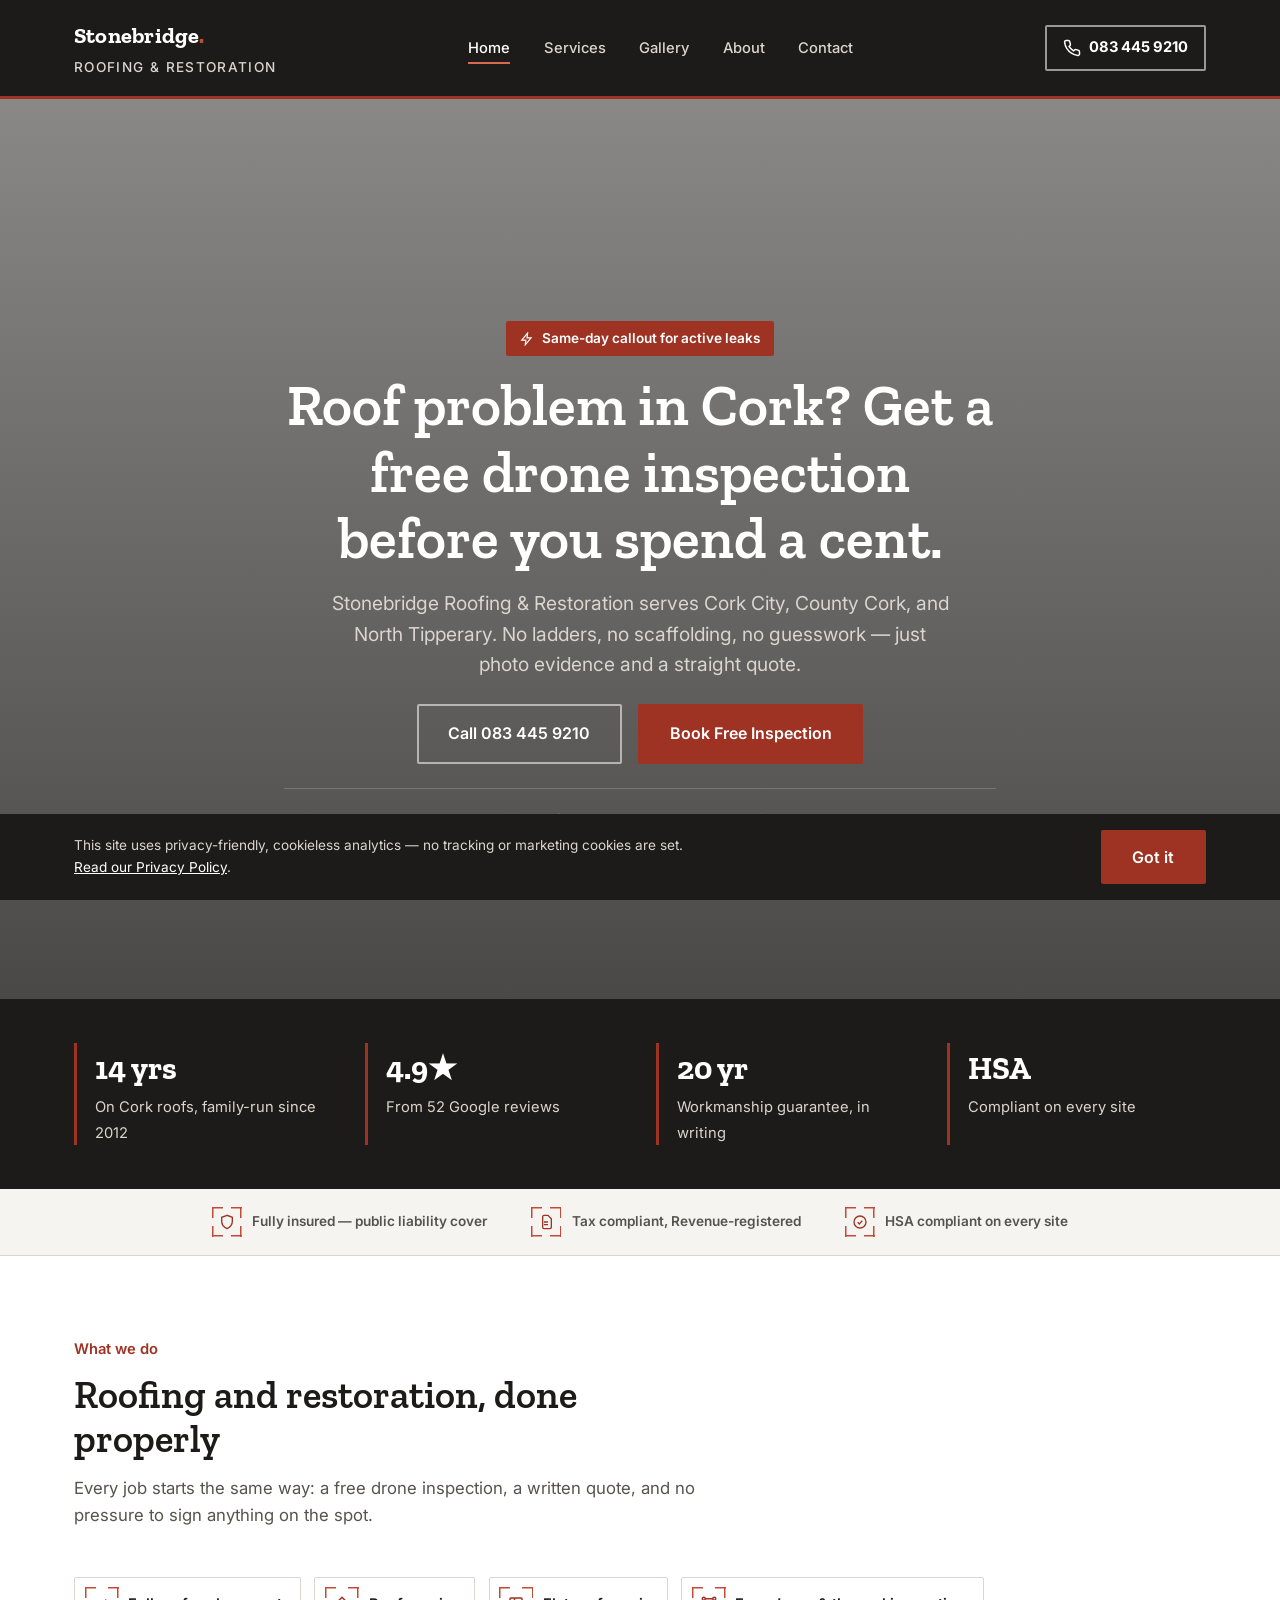
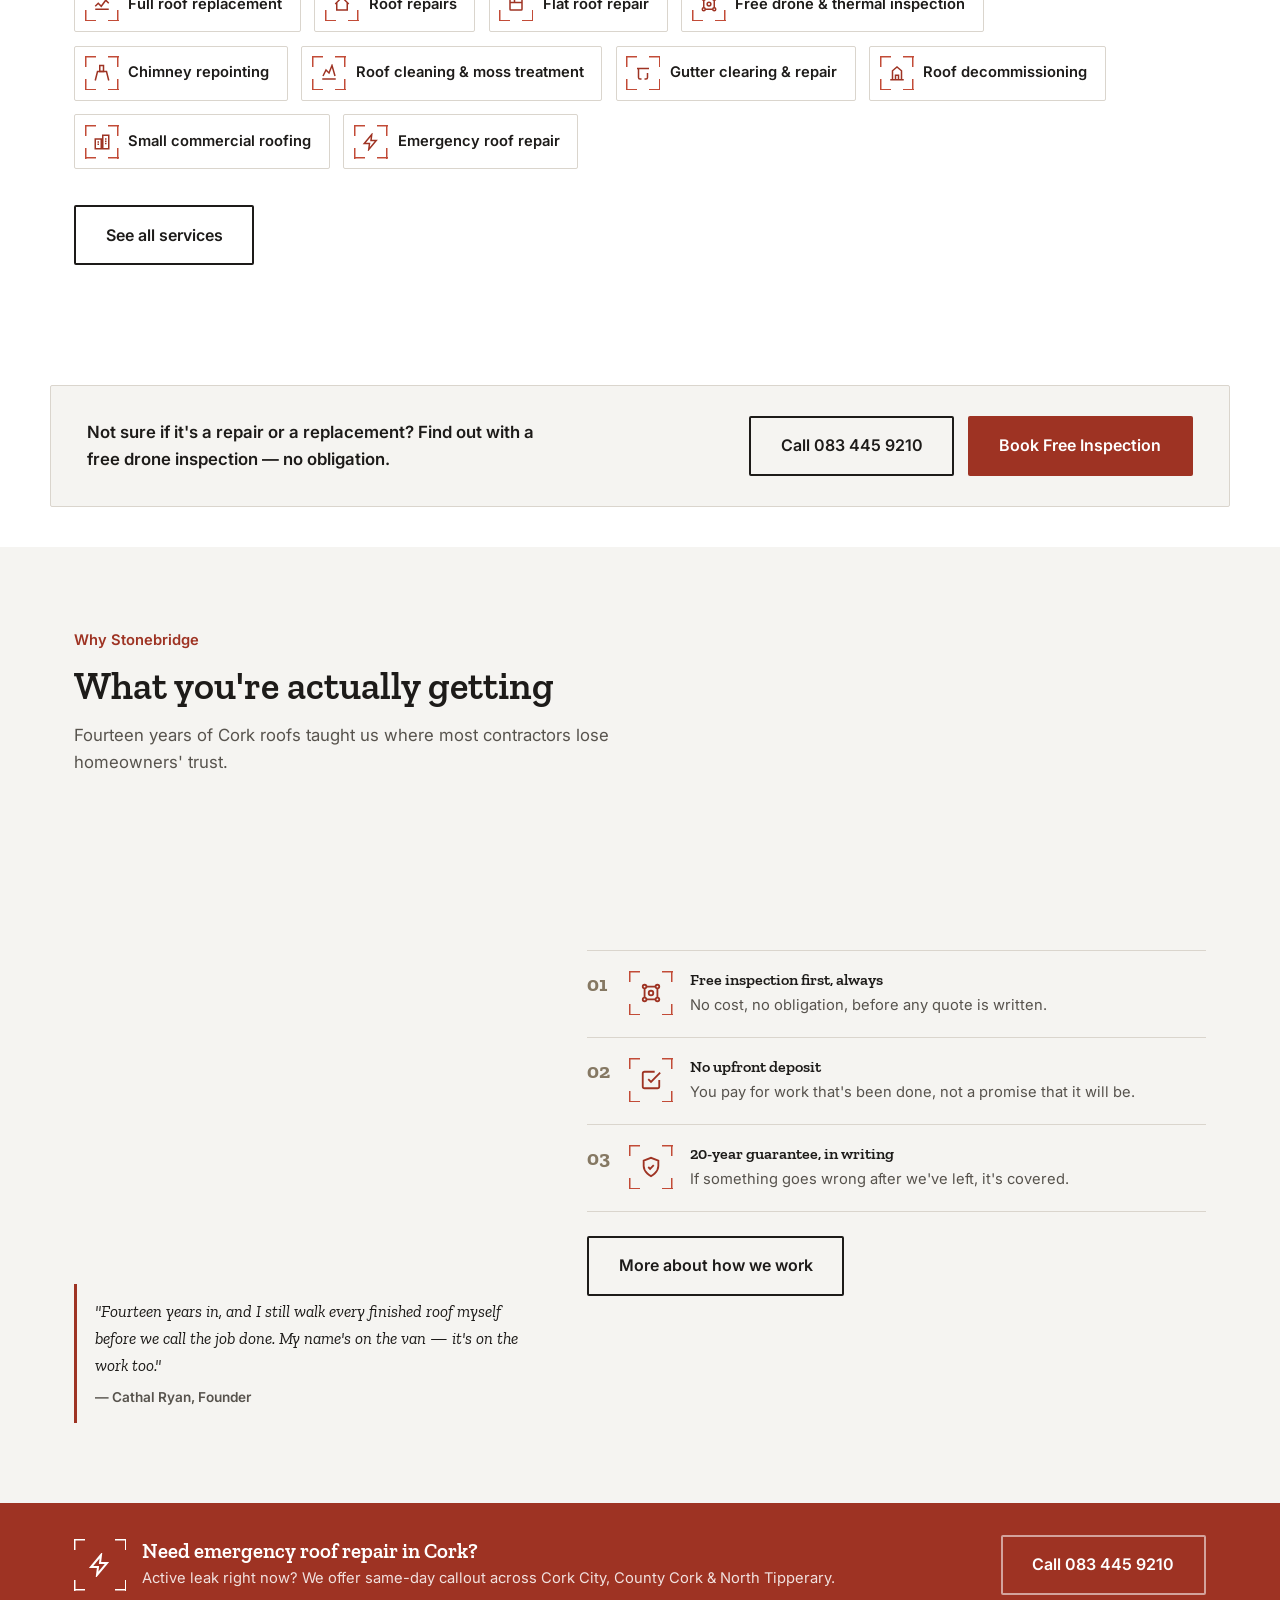
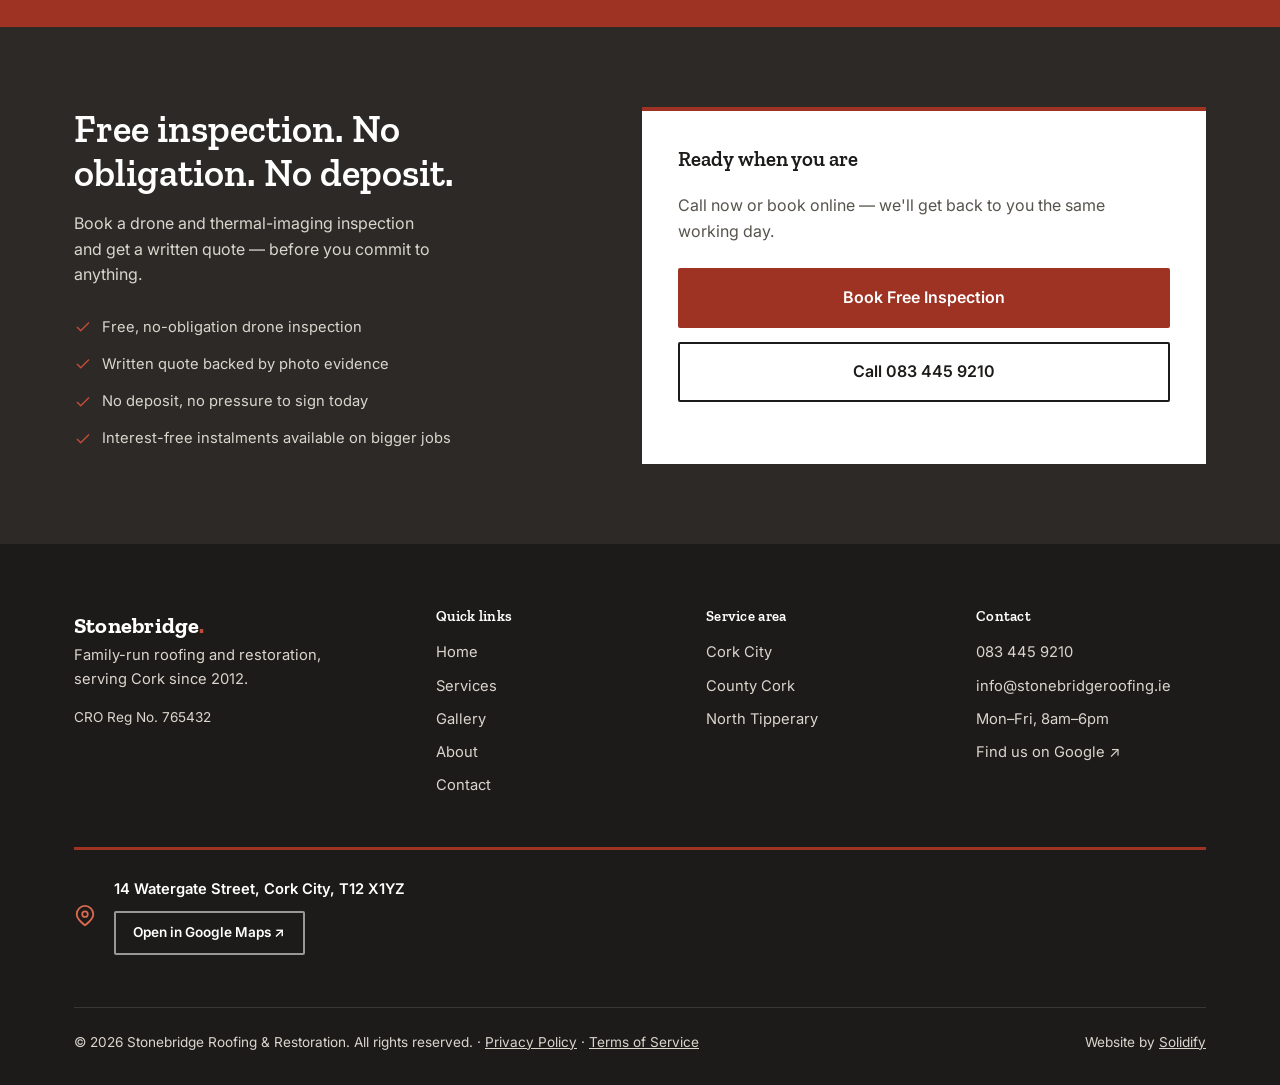
==== commit 11c93eda: "Add files via upload" ====
--- a/index.html
+++ b/index.html
@@ -108,6 +108,7 @@
     <a href="index.html" class="logo">Stonebridge<em>.</em><small>ROOFING &amp; RESTORATION</small></a>
     <nav class="main-nav" id="mainNav">
       <ul>
+        <li class="active"><a href="index.html">Home</a></li>
         <li><a href="services.html">Services</a></li>
         <li><a href="gallery.html">Gallery</a></li>
         <li><a href="about.html">About</a></li>
@@ -313,7 +314,7 @@
 
     <div class="footer-bottom">
       <span>&copy; 2026 Stonebridge Roofing &amp; Restoration. All rights reserved. &middot; <a href="privacy.html">Privacy Policy</a> &middot; <a href="terms.html">Terms of Service</a></span>
-      <span>14 Watergate Street, Cork City, T12 X1YZ</span>
+      <span>Website by <a href="https://solidify.ie" target="_blank" rel="noopener">Solidify</a></span>
     </div>
   </div>
 </footer>
--- a/styles.css
+++ b/styles.css
@@ -85,17 +85,21 @@
 
 
 /* Hero — full-bleed, centered. Real <img> (not CSS background) so it's discovered early and preloaded as LCP */
-.hero{position:relative;min-height:100vh;display:flex;align-items:center;color:var(--white);padding:8rem 0 4rem;overflow:hidden;}
+.hero{position:relative;height:100vh;height:100svh;min-height:560px;display:flex;align-items:center;color:var(--white);padding:6rem 0 2.5rem;overflow:hidden;}
 .hero-bg{position:absolute;inset:0;width:100%;height:100%;object-fit:cover;z-index:0;}
 .hero::before{content:"";position:absolute;inset:0;background:linear-gradient(180deg,rgba(29,27,25,.52) 0%,rgba(29,27,25,.8) 100%);z-index:1;}
 .hero-inner{position:relative;z-index:2;max-width:760px;margin:0 auto;text-align:center;}
-.hero-tag{display:inline-flex;align-items:center;gap:.5rem;background:var(--brick);color:var(--white);font-weight:600;font-size:var(--text-xs);padding:.4rem .9rem;border-radius:var(--radius);margin-bottom:1.4rem;}
-.hero h1{font-size:var(--text-h1);margin-bottom:1.25rem;color:var(--white);}
-.hero p.lead{font-size:var(--text-xl);color:var(--stone);max-width:52ch;margin:0 auto 2.25rem;}
-.hero-cta{display:flex;gap:1rem;flex-wrap:wrap;justify-content:center;margin-bottom:2.5rem;}
-.hero-trust{display:flex;flex-wrap:wrap;gap:1.75rem;font-size:var(--text-sm);color:var(--stone);border-top:1px solid rgba(255,255,255,.18);padding-top:1.5rem;justify-content:center;}
+.hero-tag{display:inline-flex;align-items:center;gap:.5rem;background:var(--brick);color:var(--white);font-weight:600;font-size:var(--text-xs);padding:.4rem .9rem;border-radius:var(--radius);margin-bottom:1.1rem;}
+.hero h1{font-size:var(--text-h1);margin-bottom:1rem;color:var(--white);}
+.hero p.lead{font-size:var(--text-xl);color:var(--stone);max-width:52ch;margin:0 auto 1.5rem;}
+.hero-cta{display:flex;gap:1rem;flex-wrap:wrap;justify-content:center;margin-bottom:1.5rem;}
+.hero-trust{display:flex;flex-wrap:wrap;gap:1.75rem;font-size:var(--text-sm);color:var(--stone);border-top:1px solid rgba(255,255,255,.18);padding-top:1.25rem;justify-content:center;}
 .hero-trust li{display:flex;align-items:center;gap:.5rem;}
 .hero-trust svg{flex-shrink:0;color:var(--brick-light);}
+@media (max-height:700px){
+  .hero{padding:5rem 0 1.75rem;}
+  .hero-trust{display:none;}
+}
 @media (max-width:640px){.hero{padding:7rem 0 3rem;}}
 
 /* Credibility stats */
@@ -310,10 +314,17 @@
 
 /* Interior-page intro banner — the h1 for every non-Home page (Home's
    own h1 lives in the hero). Reuses the section-head type scale rather
-   than inventing a new size. */
-.page-intro{background:var(--paper-deep);padding:3.5rem 0 3rem;border-bottom:1px solid var(--stone);}
+   than inventing a new size. No background of its own by default, so it
+   merges visually into whatever the page's own next section already
+   uses (see modifiers below) instead of reading as its own small block. */
+.page-intro{padding:3.5rem 0 .5rem;}
 .page-intro h1{font-size:var(--text-h2);margin:.75rem 0 .85rem;max-width:700px;}
 .page-intro p{color:var(--slate);font-size:var(--text-md);max-width:640px;}
+.page-intro.on-alt{background:var(--paper-deep);}
+.page-intro.on-dark{background:var(--ink-soft);color:var(--white);}
+.page-intro.on-dark h1{color:var(--white);}
+.page-intro.on-dark p{color:var(--stone);}
+.page-intro.on-dark .eyebrow{color:var(--brick-ondark);}
 
 .service-tags{display:flex;flex-wrap:wrap;gap:.85rem;margin-bottom:2.25rem;}
 .service-tag{display:flex;align-items:center;gap:.6rem;padding:.6rem 1.1rem .6rem .6rem;border:1px solid var(--stone);border-radius:var(--radius);font-weight:600;font-size:var(--text-sm);color:var(--ink);transition:border-color .15s ease,background-color .15s ease;}
